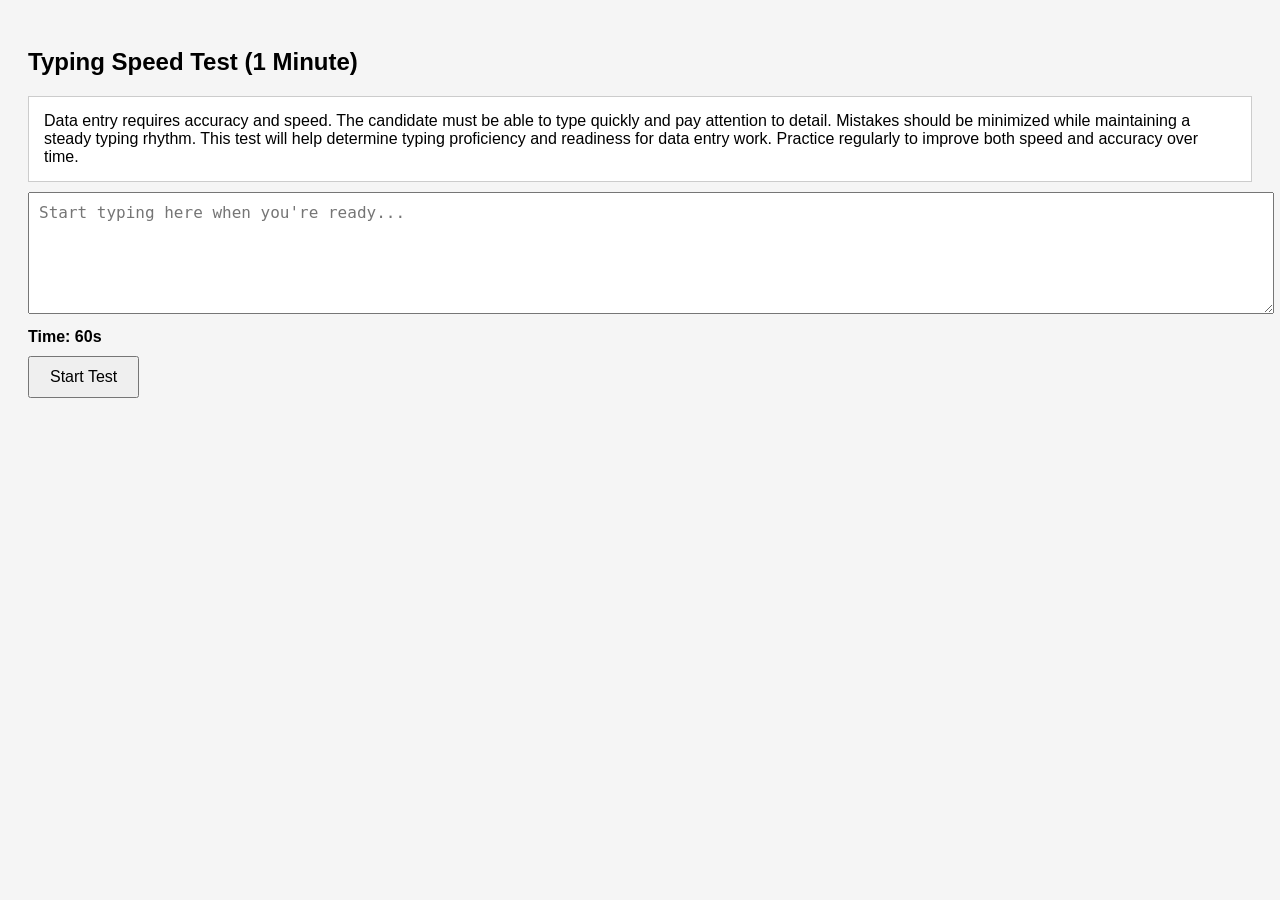
==== index.html @ 013908b9 "rename" ====
<!DOCTYPE html>
<html lang="en">
<head>
  <meta charset="UTF-8">
  <title>Typing Speed Test</title>
  <style>
    body {
      font-family: sans-serif;
      padding: 20px;
      background: #f5f5f5;
    }
    #test-text {
      background: #fff;
      padding: 15px;
      border: 1px solid #ccc;
      margin-bottom: 10px;
      font-size: 16px;
    }
    #input-area {
      width: 100%;
      height: 100px;
      font-size: 16px;
      padding: 10px;
    }
    #timer, #result {
      margin-top: 10px;
      font-weight: bold;
    }
    button {
      margin-top: 10px;
      padding: 10px 20px;
      font-size: 16px;
      cursor: pointer;
    }
  </style>
</head>
<body>

<h2>Typing Speed Test (1 Minute)</h2>
<div id="test-text">
  Data entry requires accuracy and speed. The candidate must be able to type quickly and pay attention to detail. Mistakes should be minimized while maintaining a steady typing rhythm. This test will help determine typing proficiency and readiness for data entry work. Practice regularly to improve both speed and accuracy over time.
</div>

<textarea id="input-area" placeholder="Start typing here when you're ready..."></textarea>
<div id="timer">Time: 60s</div>
<button onclick="startTest()">Start Test</button>
<div id="result"></div>

<script>
  let timer;
  let timeLeft = 60;

  function startTest() {
    const inputArea = document.getElementById('input-area');
    const resultDiv = document.getElementById('result');
    inputArea.disabled = false;
    inputArea.focus();
    timeLeft = 60;
    document.getElementById('timer').textContent = "Time: 60s";
    resultDiv.textContent = '';
    inputArea.value = '';

    timer = setInterval(() => {
      timeLeft--;
      document.getElementById('timer').textContent = `Time: ${timeLeft}s`;
      if (timeLeft <= 0) {
        clearInterval(timer);
        inputArea.disabled = true;
        showResults();
      }
    }, 1000);
  }

  function showResults() {
    const input = document.getElementById('input-area').value;
    const charCount = input.length;
    const wordCount = input.trim().split(/\s+/).length;

    let result = `You typed ${charCount} characters and ${wordCount} words.\n`;
    if (charCount >= 133) {
      result += "✅ You meet the 8000 key depressions/hour requirement!";
    } else {
      result += "❌ You need more practice to meet the required speed.";
    }

    document.getElementById('result').textContent = result;
  }
</script>

</body>
</html>
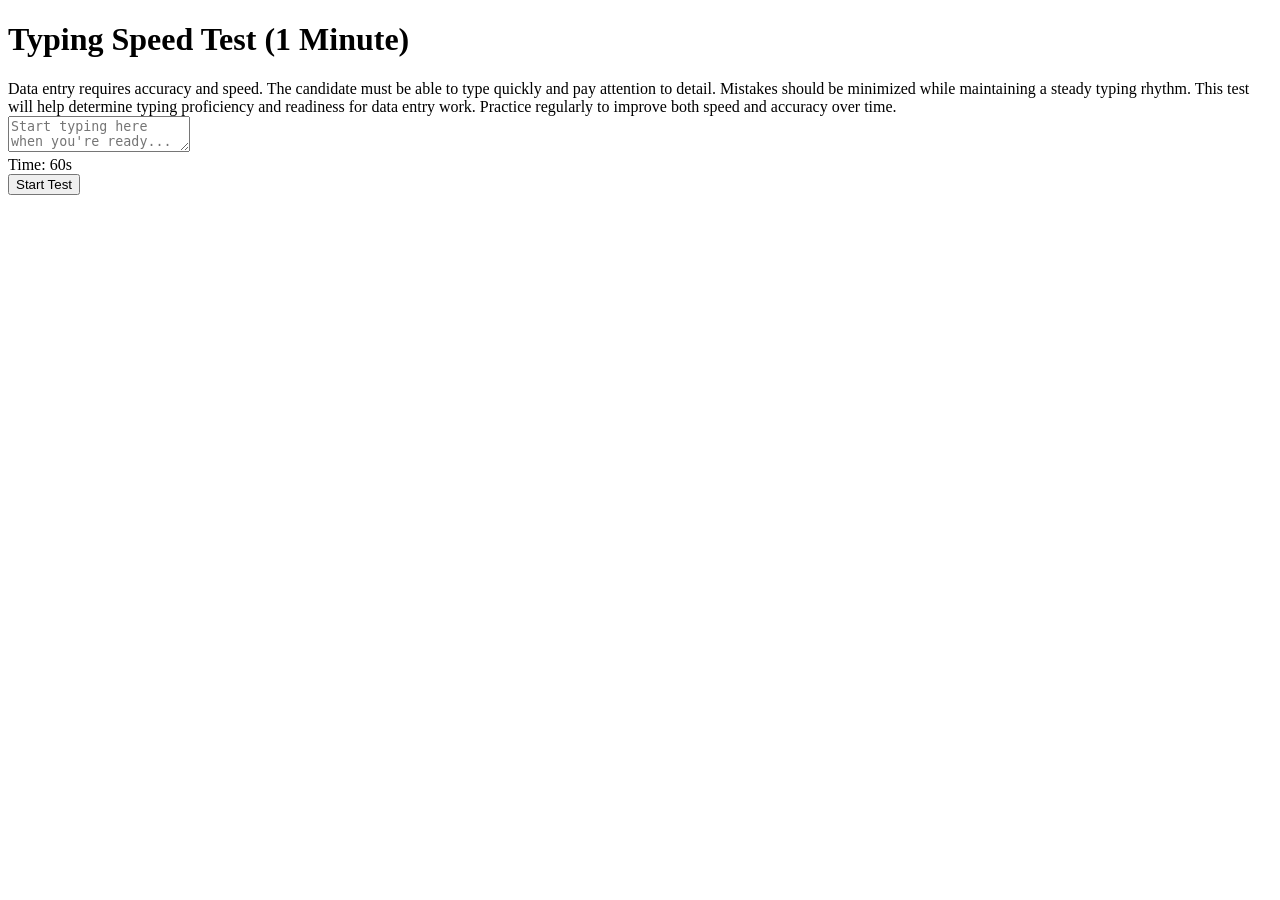
==== commit a7fd02c1: "Enhance typing speed test application with improved layout, styling, and functionality. Added viewpo" ====
--- a/index.html
+++ b/index.html
@@ -2,12 +2,19 @@
 <html lang="en">
 <head>
   <meta charset="UTF-8">
+  <meta name="viewport" content="width=device-width, initial-scale=1.0">
+  <meta http-equiv="X-UA-Compatible" content="IE=edge">
+  <meta http-equiv="Content-Security-Policy" content="default-src 'self'; script-src 'self' 'unsafe-inline';">
+  <meta name="description" content="A simple typing speed test application">
   <title>Typing Speed Test</title>
   <style>
     body {
-      font-family: sans-serif;
+      font-family: -apple-system, BlinkMacSystemFont, 'Segoe UI', Roboto, Oxygen, Ubuntu, Cantarell, sans-serif;
       padding: 20px;
       background: #f5f5f5;
+      max-width: 800px;
+      margin: 0 auto;
+      line-height: 1.6;
     }
     #test-text {
       background: #fff;
@@ -15,68 +22,105 @@
       border: 1px solid #ccc;
       margin-bottom: 10px;
       font-size: 16px;
+      border-radius: 4px;
+      box-shadow: 0 2px 4px rgba(0,0,0,0.1);
     }
     #input-area {
       width: 100%;
       height: 100px;
       font-size: 16px;
       padding: 10px;
+      border: 2px solid #ccc;
+      border-radius: 4px;
+      resize: vertical;
+      box-sizing: border-box;
     }
     #timer, #result {
       margin-top: 10px;
       font-weight: bold;
+      color: #333;
     }
     button {
       margin-top: 10px;
       padding: 10px 20px;
       font-size: 16px;
       cursor: pointer;
+      background-color: #4CAF50;
+      color: white;
+      border: none;
+      border-radius: 4px;
+      transition: background-color 0.3s;
+    }
+    button:hover {
+      background-color: #45a049;
+    }
+    .container {
+      padding: 20px;
     }
   </style>
 </head>
 <body>
+<div class="container">
+  <h1>Typing Speed Test (1 Minute)</h1>
+  <div id="test-text">
+    Data entry requires accuracy and speed. The candidate must be able to type quickly and pay attention to detail. Mistakes should be minimized while maintaining a steady typing rhythm. This test will help determine typing proficiency and readiness for data entry work. Practice regularly to improve both speed and accuracy over time.
+  </div>
 
-<h2>Typing Speed Test (1 Minute)</h2>
-<div id="test-text">
-  Data entry requires accuracy and speed. The candidate must be able to type quickly and pay attention to detail. Mistakes should be minimized while maintaining a steady typing rhythm. This test will help determine typing proficiency and readiness for data entry work. Practice regularly to improve both speed and accuracy over time.
+  <textarea id="input-area" placeholder="Start typing here when you're ready..." aria-label="Typing input area"></textarea>
+  <div id="timer" role="timer">Time: 60s</div>
+  <button onclick="startTest()" id="startButton">Start Test</button>
+  <div id="result" role="status" aria-live="polite"></div>
 </div>
-
-<textarea id="input-area" placeholder="Start typing here when you're ready..."></textarea>
-<div id="timer">Time: 60s</div>
-<button onclick="startTest()">Start Test</button>
-<div id="result"></div>
 
 <script>
   let timer;
   let timeLeft = 60;
+  let isTestRunning = false;
 
   function startTest() {
+    if (isTestRunning) return;
+    
     const inputArea = document.getElementById('input-area');
     const resultDiv = document.getElementById('result');
+    const startButton = document.getElementById('startButton');
+    
+    isTestRunning = true;
     inputArea.disabled = false;
+    inputArea.value = '';
     inputArea.focus();
     timeLeft = 60;
     document.getElementById('timer').textContent = "Time: 60s";
     resultDiv.textContent = '';
-    inputArea.value = '';
+    startButton.disabled = true;
 
     timer = setInterval(() => {
       timeLeft--;
       document.getElementById('timer').textContent = `Time: ${timeLeft}s`;
       if (timeLeft <= 0) {
         clearInterval(timer);
-        inputArea.disabled = true;
-        showResults();
+        endTest();
       }
     }, 1000);
+  }
+
+  function endTest() {
+    const inputArea = document.getElementById('input-area');
+    const startButton = document.getElementById('startButton');
+    
+    clearInterval(timer);
+    inputArea.disabled = true;
+    startButton.disabled = false;
+    isTestRunning = false;
+    showResults();
   }
 
   function showResults() {
     const input = document.getElementById('input-area').value;
     const charCount = input.length;
-    const wordCount = input.trim().split(/\s+/).length;
+    const wordCount = input.trim().split(/\s+/).filter(word => word.length > 0).length;
+    const wpm = Math.round(wordCount);
 
-    let result = `You typed ${charCount} characters and ${wordCount} words.\n`;
+    let result = `You typed ${charCount} characters and ${wordCount} words (${wpm} WPM).\n`;
     if (charCount >= 133) {
       result += "✅ You meet the 8000 key depressions/hour requirement!";
     } else {
@@ -85,7 +129,13 @@
 
     document.getElementById('result').textContent = result;
   }
+
+  // Cleanup on page unload
+  window.addEventListener('unload', () => {
+    if (timer) {
+      clearInterval(timer);
+    }
+  });
 </script>
-
 </body>
 </html>
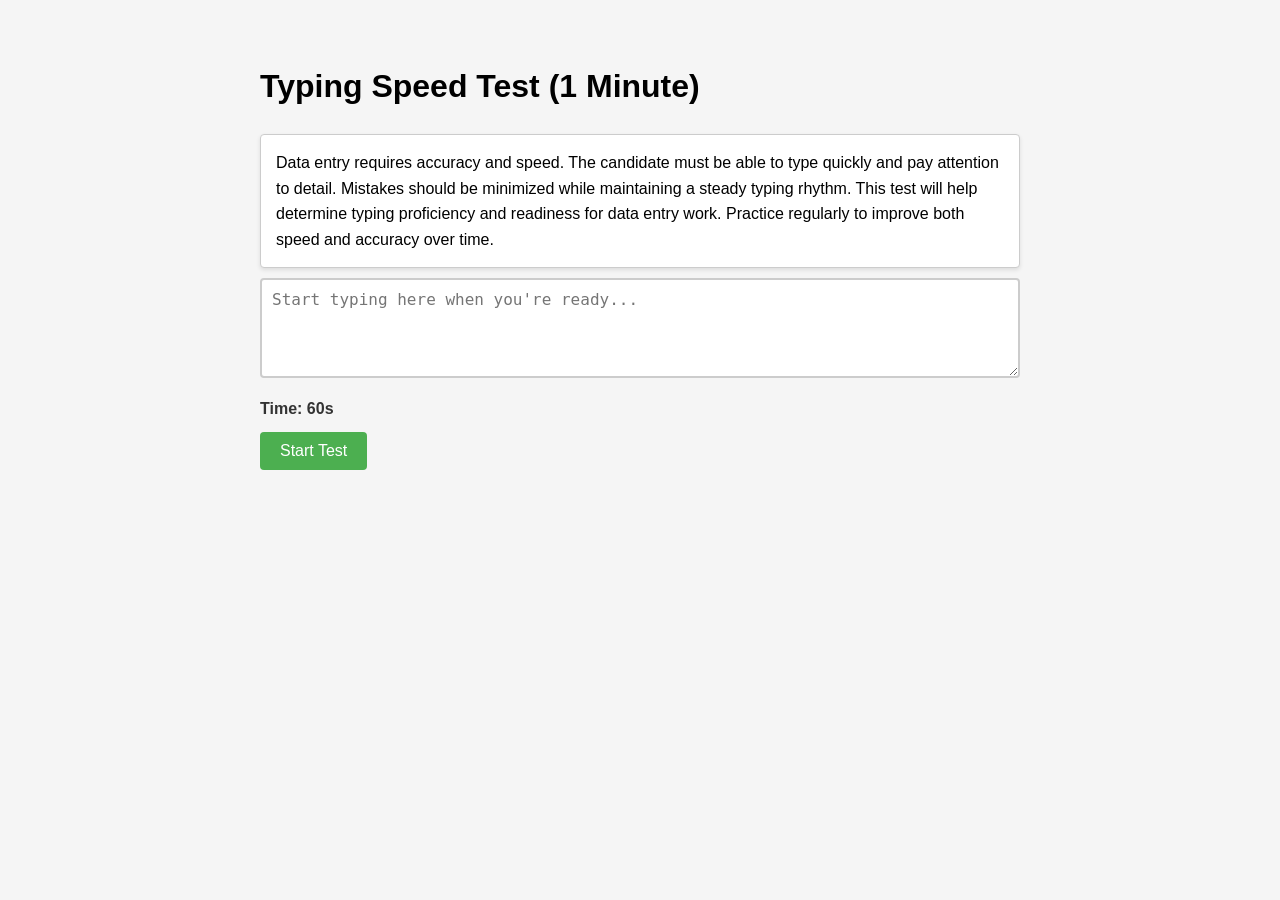
==== commit 051c7ea7: "refactor index.html" ====
--- a/index.html
+++ b/index.html
@@ -4,60 +4,10 @@
   <meta charset="UTF-8">
   <meta name="viewport" content="width=device-width, initial-scale=1.0">
   <meta http-equiv="X-UA-Compatible" content="IE=edge">
-  <meta http-equiv="Content-Security-Policy" content="default-src 'self'; script-src 'self' 'unsafe-inline';">
+  <meta http-equiv="Content-Security-Policy" content="default-src 'self'; script-src 'self'; style-src 'self';">
   <meta name="description" content="A simple typing speed test application">
   <title>Typing Speed Test</title>
-  <style>
-    body {
-      font-family: -apple-system, BlinkMacSystemFont, 'Segoe UI', Roboto, Oxygen, Ubuntu, Cantarell, sans-serif;
-      padding: 20px;
-      background: #f5f5f5;
-      max-width: 800px;
-      margin: 0 auto;
-      line-height: 1.6;
-    }
-    #test-text {
-      background: #fff;
-      padding: 15px;
-      border: 1px solid #ccc;
-      margin-bottom: 10px;
-      font-size: 16px;
-      border-radius: 4px;
-      box-shadow: 0 2px 4px rgba(0,0,0,0.1);
-    }
-    #input-area {
-      width: 100%;
-      height: 100px;
-      font-size: 16px;
-      padding: 10px;
-      border: 2px solid #ccc;
-      border-radius: 4px;
-      resize: vertical;
-      box-sizing: border-box;
-    }
-    #timer, #result {
-      margin-top: 10px;
-      font-weight: bold;
-      color: #333;
-    }
-    button {
-      margin-top: 10px;
-      padding: 10px 20px;
-      font-size: 16px;
-      cursor: pointer;
-      background-color: #4CAF50;
-      color: white;
-      border: none;
-      border-radius: 4px;
-      transition: background-color 0.3s;
-    }
-    button:hover {
-      background-color: #45a049;
-    }
-    .container {
-      padding: 20px;
-    }
-  </style>
+  <link rel="stylesheet" href="styles.css">
 </head>
 <body>
 <div class="container">
@@ -68,74 +18,10 @@
 
   <textarea id="input-area" placeholder="Start typing here when you're ready..." aria-label="Typing input area"></textarea>
   <div id="timer" role="timer">Time: 60s</div>
-  <button onclick="startTest()" id="startButton">Start Test</button>
+  <button id="startButton">Start Test</button>
   <div id="result" role="status" aria-live="polite"></div>
 </div>
 
-<script>
-  let timer;
-  let timeLeft = 60;
-  let isTestRunning = false;
-
-  function startTest() {
-    if (isTestRunning) return;
-    
-    const inputArea = document.getElementById('input-area');
-    const resultDiv = document.getElementById('result');
-    const startButton = document.getElementById('startButton');
-    
-    isTestRunning = true;
-    inputArea.disabled = false;
-    inputArea.value = '';
-    inputArea.focus();
-    timeLeft = 60;
-    document.getElementById('timer').textContent = "Time: 60s";
-    resultDiv.textContent = '';
-    startButton.disabled = true;
-
-    timer = setInterval(() => {
-      timeLeft--;
-      document.getElementById('timer').textContent = `Time: ${timeLeft}s`;
-      if (timeLeft <= 0) {
-        clearInterval(timer);
-        endTest();
-      }
-    }, 1000);
-  }
-
-  function endTest() {
-    const inputArea = document.getElementById('input-area');
-    const startButton = document.getElementById('startButton');
-    
-    clearInterval(timer);
-    inputArea.disabled = true;
-    startButton.disabled = false;
-    isTestRunning = false;
-    showResults();
-  }
-
-  function showResults() {
-    const input = document.getElementById('input-area').value;
-    const charCount = input.length;
-    const wordCount = input.trim().split(/\s+/).filter(word => word.length > 0).length;
-    const wpm = Math.round(wordCount);
-
-    let result = `You typed ${charCount} characters and ${wordCount} words (${wpm} WPM).\n`;
-    if (charCount >= 133) {
-      result += "✅ You meet the 8000 key depressions/hour requirement!";
-    } else {
-      result += "❌ You need more practice to meet the required speed.";
-    }
-
-    document.getElementById('result').textContent = result;
-  }
-
-  // Cleanup on page unload
-  window.addEventListener('unload', () => {
-    if (timer) {
-      clearInterval(timer);
-    }
-  });
-</script>
+<script src="script.js"></script>
 </body>
 </html>
--- a/styles.css
+++ b/styles.css
@@ -0,0 +1,55 @@
+body {
+  font-family: -apple-system, BlinkMacSystemFont, 'Segoe UI', Roboto, Oxygen, Ubuntu, Cantarell, sans-serif;
+  padding: 20px;
+  background: #f5f5f5;
+  max-width: 800px;
+  margin: 0 auto;
+  line-height: 1.6;
+}
+
+#test-text {
+  background: #fff;
+  padding: 15px;
+  border: 1px solid #ccc;
+  margin-bottom: 10px;
+  font-size: 16px;
+  border-radius: 4px;
+  box-shadow: 0 2px 4px rgba(0,0,0,0.1);
+}
+
+#input-area {
+  width: 100%;
+  height: 100px;
+  font-size: 16px;
+  padding: 10px;
+  border: 2px solid #ccc;
+  border-radius: 4px;
+  resize: vertical;
+  box-sizing: border-box;
+}
+
+#timer, #result {
+  margin-top: 10px;
+  font-weight: bold;
+  color: #333;
+}
+
+button {
+  margin-top: 10px;
+  padding: 10px 20px;
+  font-size: 16px;
+  cursor: pointer;
+  background-color: #4CAF50;
+  color: white;
+  border: none;
+  border-radius: 4px;
+  transition: background-color 0.3s;
+}
+
+button:hover {
+  background-color: #45a049;
+}
+
+.container {
+  padding: 20px;
+}
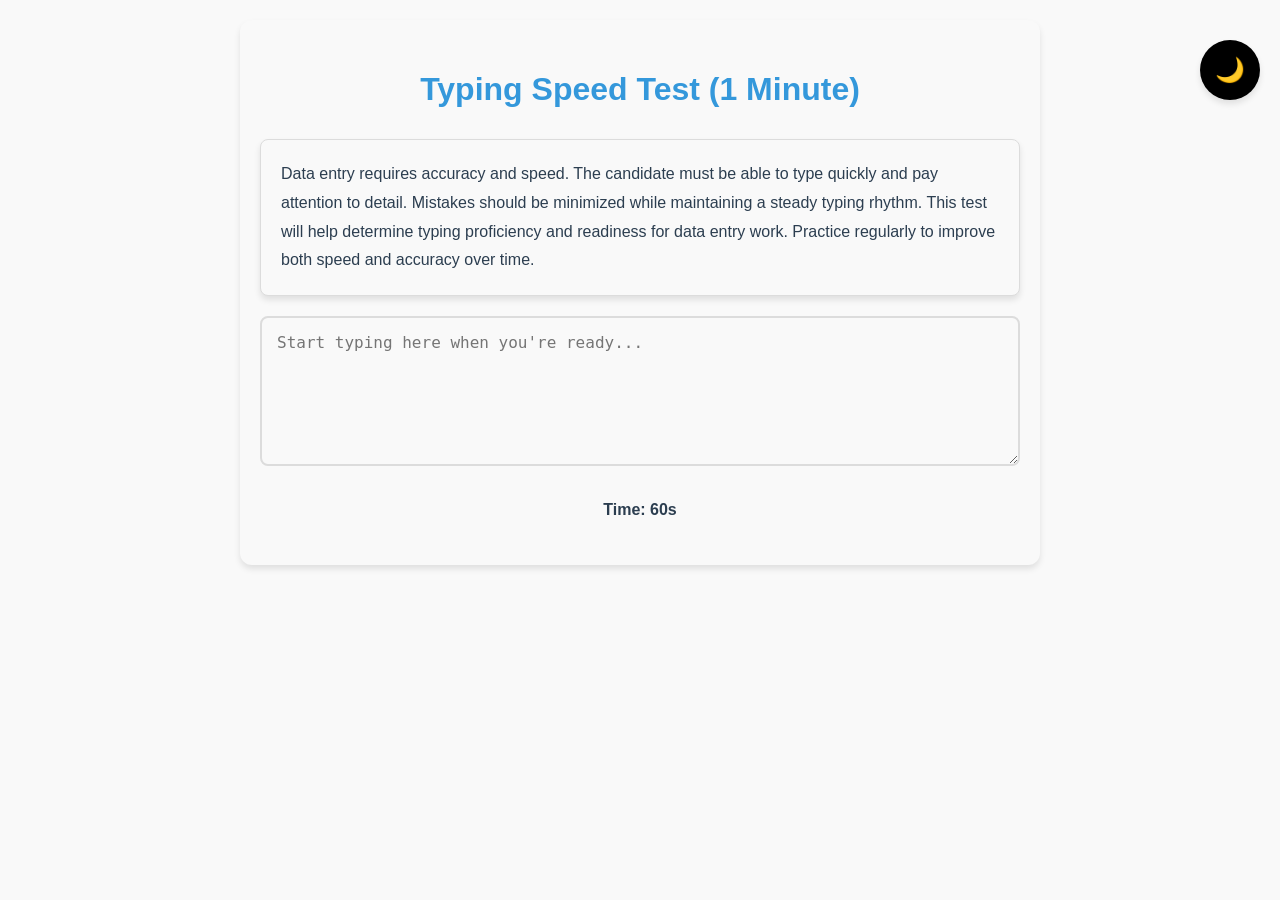
==== commit 322db975: "`Typing Speed Test: Update styles, add dark mode toggle, and modify JavaScript functionality`" ====
--- a/index.html
+++ b/index.html
@@ -1,27 +1,32 @@
 <!DOCTYPE html>
 <html lang="en">
+
 <head>
   <meta charset="UTF-8">
   <meta name="viewport" content="width=device-width, initial-scale=1.0">
   <meta http-equiv="X-UA-Compatible" content="IE=edge">
-  <meta http-equiv="Content-Security-Policy" content="default-src 'self'; script-src 'self'; style-src 'self';">
+  <meta http-equiv="Content-Security-Policy" content="default-src 'self'; script-src 'self' 'unsafe-inline'; style-src 'self' 'unsafe-inline';">
   <meta name="description" content="A simple typing speed test application">
   <title>Typing Speed Test</title>
   <link rel="stylesheet" href="styles.css">
 </head>
+
 <body>
-<div class="container">
-  <h1>Typing Speed Test (1 Minute)</h1>
-  <div id="test-text">
-    Data entry requires accuracy and speed. The candidate must be able to type quickly and pay attention to detail. Mistakes should be minimized while maintaining a steady typing rhythm. This test will help determine typing proficiency and readiness for data entry work. Practice regularly to improve both speed and accuracy over time.
+  <div class="container">
+    <h1>Typing Speed Test (1 Minute)</h1>
+    <div id="test-text">
+      Data entry requires accuracy and speed. The candidate must be able to type quickly and pay attention to detail.
+      Mistakes should be minimized while maintaining a steady typing rhythm. This test will help determine typing
+      proficiency and readiness for data entry work. Practice regularly to improve both speed and accuracy over time.
+    </div>
+
+    <textarea id="input-area" placeholder="Start typing here when you're ready..." aria-label="Typing input area" oninput="startTest()"></textarea>
+    <div id="timer" role="timer">Time: 60s</div>
+    <div id="result" role="status" aria-live="polite"></div>
+    <button id="theme-toggle" aria-label="Toggle dark mode">🌙</button>
   </div>
 
-  <textarea id="input-area" placeholder="Start typing here when you're ready..." aria-label="Typing input area"></textarea>
-  <div id="timer" role="timer">Time: 60s</div>
-  <button id="startButton">Start Test</button>
-  <div id="result" role="status" aria-live="polite"></div>
-</div>
+  <script src="script.js"></script>
+</body>
 
-<script src="script.js"></script>
-</body>
-</html>
+</html>
--- a/styles.css
+++ b/styles.css
@@ -1,55 +1,123 @@
+/* Modernized styles with a sleek design */
 body {
-  font-family: -apple-system, BlinkMacSystemFont, 'Segoe UI', Roboto, Oxygen, Ubuntu, Cantarell, sans-serif;
+  font-family: 'Inter', sans-serif;
   padding: 20px;
-  background: #f5f5f5;
+  background: var(--background-color);
+  color: var(--text-color);
   max-width: 800px;
   margin: 0 auto;
-  line-height: 1.6;
+  line-height: 1.8;
+  transition: background 0.3s, color 0.3s;
+}
+
+:root {
+  --background-color: #f9f9f9;
+  --text-color: #2c3e50;
+  --primary-color: #3498db;
+  --secondary-color: #2980b9;
+  --border-color: #dcdcdc;
+  --box-shadow: 0 4px 6px rgba(0, 0, 0, 0.1);
+}
+
+/* Dark mode variables */
+body.dark-mode {
+  --background-color: #1e1e1e;
+  --text-color: #ecf0f1;
+  --primary-color: #9b59b6;
+  --secondary-color: #8e44ad;
+  --border-color: #444;
+  --box-shadow: 0 4px 6px rgba(0, 0, 0, 0.3);
+}
+
+.container {
+  padding: 20px;
+  border-radius: 12px;
+  background: var(--background-color);
+  box-shadow: var(--box-shadow);
+  transition: background 0.3s, box-shadow 0.3s;
+}
+
+h1 {
+  font-size: 2rem;
+  color: var(--primary-color);
+  text-align: center;
+  margin-bottom: 20px;
 }
 
 #test-text {
-  background: #fff;
-  padding: 15px;
-  border: 1px solid #ccc;
-  margin-bottom: 10px;
-  font-size: 16px;
-  border-radius: 4px;
-  box-shadow: 0 2px 4px rgba(0,0,0,0.1);
+  background: var(--background-color);
+  padding: 20px;
+  border: 1px solid var(--border-color);
+  margin-bottom: 20px;
+  font-size: 1rem;
+  border-radius: 8px;
+  box-shadow: var(--box-shadow);
+  transition: background 0.3s, border-color 0.3s;
 }
 
 #input-area {
   width: 100%;
-  height: 100px;
-  font-size: 16px;
-  padding: 10px;
-  border: 2px solid #ccc;
-  border-radius: 4px;
+  height: 150px;
+  font-size: 1rem;
+  padding: 15px;
+  border: 2px solid var(--border-color);
+  border-radius: 8px;
   resize: vertical;
   box-sizing: border-box;
+  background: var(--background-color);
+  color: var(--text-color);
+  transition: background 0.3s, color 0.3s, border-color 0.3s;
 }
 
 #timer, #result {
-  margin-top: 10px;
+  margin-top: 20px;
   font-weight: bold;
-  color: #333;
+  color: var(--text-color);
+  text-align: center;
+  transition: color 0.3s;
 }
 
 button {
-  margin-top: 10px;
-  padding: 10px 20px;
-  font-size: 16px;
+  display: block;
+  margin: 20px auto;
+  padding: 12px 24px;
+  font-size: 1rem;
   cursor: pointer;
-  background-color: #4CAF50;
+  background-color: var(--primary-color);
   color: white;
   border: none;
-  border-radius: 4px;
-  transition: background-color 0.3s;
+  border-radius: 8px;
+  box-shadow: var(--box-shadow);
+  transition: background-color 0.3s, transform 0.2s;
 }
 
 button:hover {
-  background-color: #45a049;
+  background-color: var(--secondary-color);
+  transform: scale(1.05);
 }
 
-.container {
-  padding: 20px;
+#theme-toggle {
+  position: fixed;
+  top: 20px;
+  right: 20px;
+  background-color: black;
+  color: white;
+  border: none;
+  border-radius: 50%;
+  width: 60px;
+  height: 60px;
+  cursor: pointer;
+  box-shadow: var(--box-shadow);
+  display: flex;
+  align-items: center;
+  justify-content: center;
+  font-size: 1.5rem;
+  font-weight: bold;
+  transition: background-color 0.3s, transform 0.2s;
+  content: "🌙";
+}
+
+#theme-toggle:hover {
+  background-color: var(--secondary-color);
+  transform: scale(1.15);
 }
